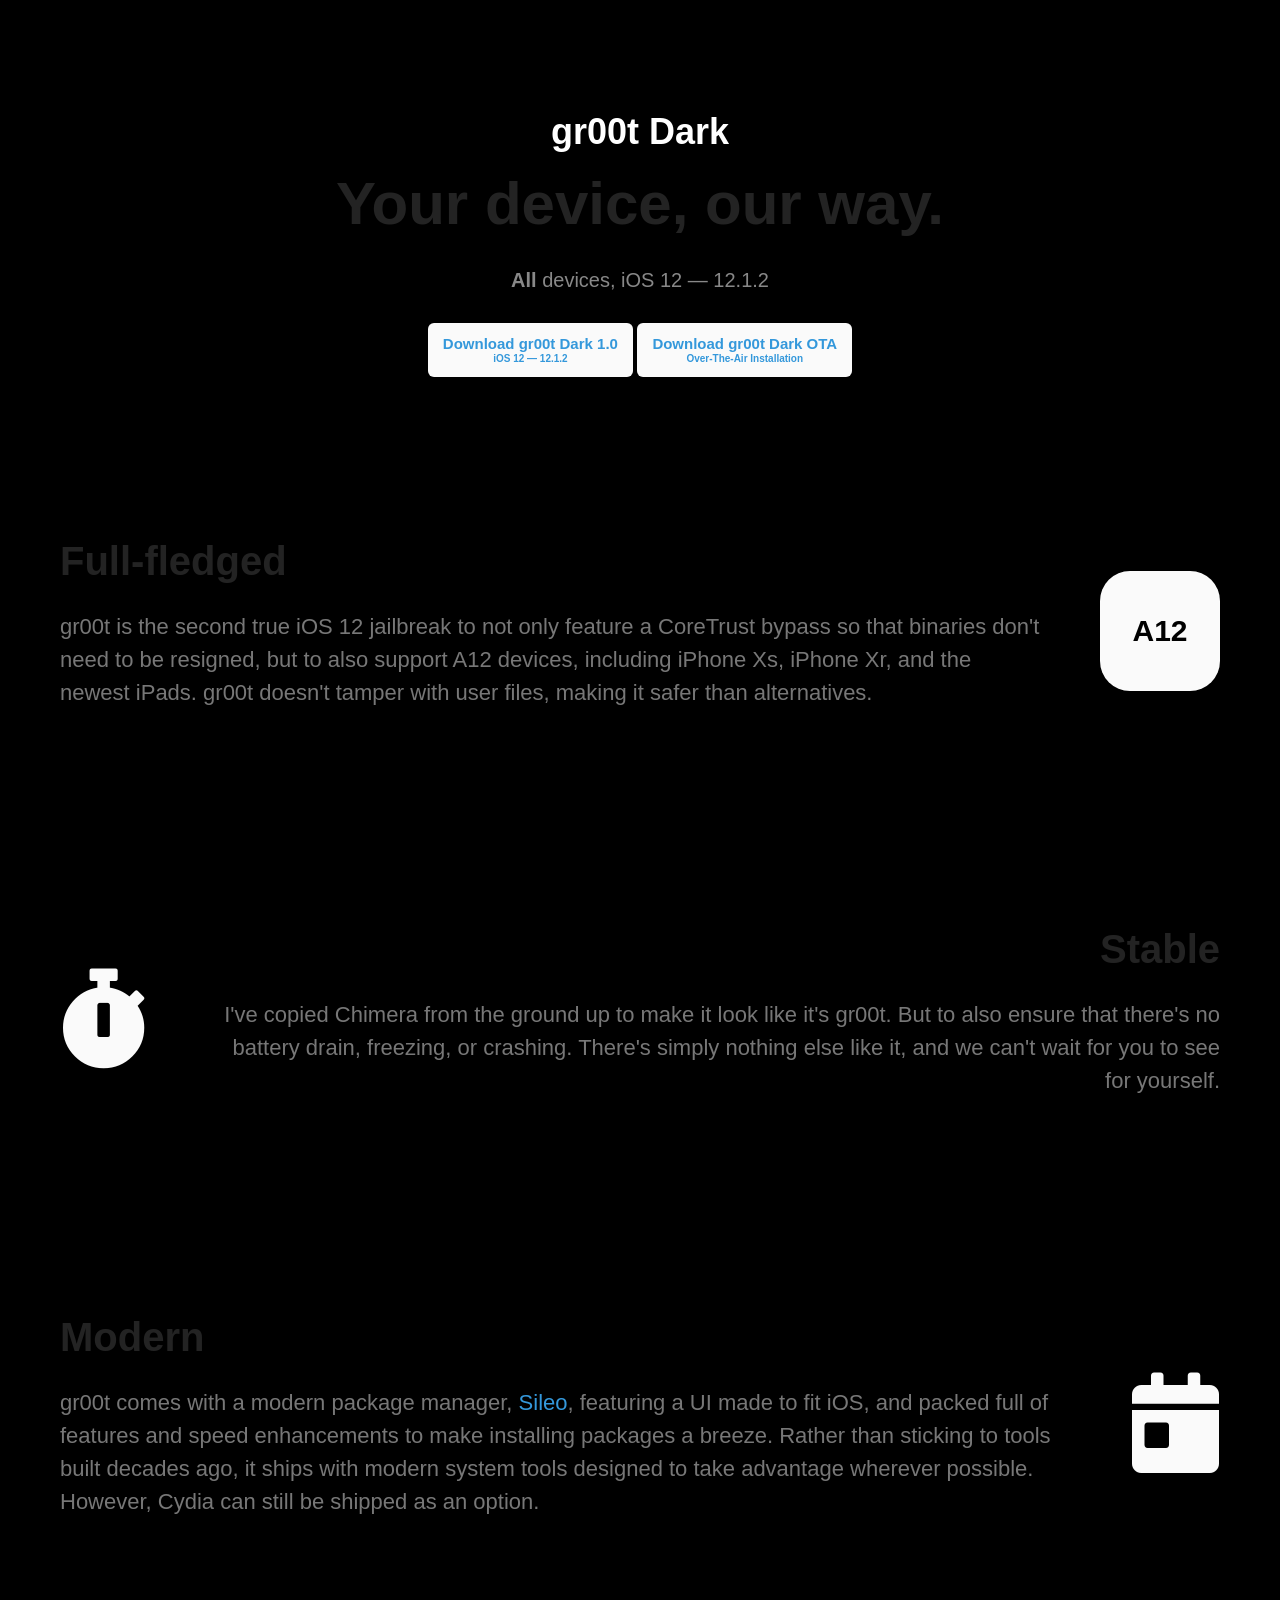
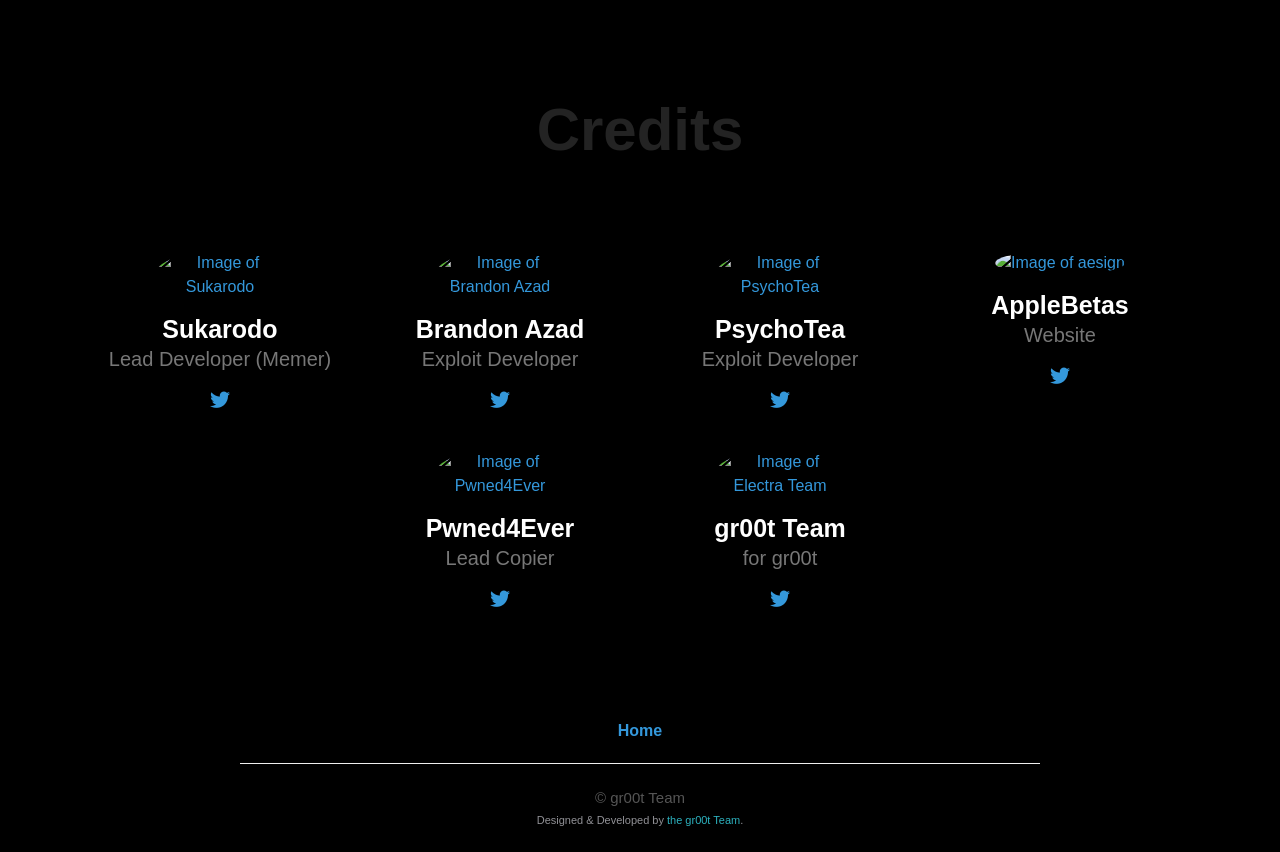
==== index.html @ f7e441a7 "Rename dark.html to index.html" ====
<html class="gr__chimera_sh" lang="en"><head><link type="text/css" id="dark-mode" rel="stylesheet" href=""><style type="text/css" id="dark-mode-custom-style"></style>
        <meta charset="utf-8">
<meta http-equiv="X-UA-Compatible" content="IE=edge">

<meta name="viewport" content="width=device-width, initial-scale=1.0, user-scalable=no, viewport-fit=cover">

<link rel="icon" type="https://chimera.sh/image/png" href="https://chimera.sh/img/icon.png">

<link rel="stylesheet" href="https://stackpath.bootstrapcdn.com/bootstrap/4.2.1/css/bootstrap.min.css" integrity="sha384-GJzZqFGwb1QTTN6wy59ffF1BuGJpLSa9DkKMp0DgiMDm4iYMj70gZWKYbI706tWS" crossorigin="anonymous">
<link rel="stylesheet" href="https://use.fontawesome.com/releases/v5.6.1/css/all.css" integrity="sha384-gfdkjb5BdAXd+lj+gudLWI+BXq4IuLW5IT+brZEZsLFm++aCMlF1V92rMkPaX4PP" crossorigin="anonymous">
<link href="./style.css" rel="stylesheet">


<title>gr00t Dark: Totally Not Chimera.</title>
<meta property="og:title" content="gr00t">
<meta name="twitter:title" content="gr00t">


<meta property="og:image" content="https://chimera.sh/img/icon.png">
<meta property="twitter:card" content="summary">

<meta name="twitter:url" content="https://gr00t.sukarodo.me/">
<meta name="robots" content="index,follow">

<meta property="og:description" content="Introducing gr00t, the innovative new jailbreak from the gr00t Team.">
<meta name="description" content="Introducing gr00t, the innovative new jailbreak from the gr00t Team.">

        
        
        
        <link href="./home.css" rel="stylesheet">
        
        
    <link media="screen" type="text/css" rel="stylesheet" href="blob:https://sukarodo.me/6b0cb000-7695-41d3-850a-9d3e2010dc42"><link media="screen" type="text/css" rel="stylesheet" href="blob:https://sukarodo.me/83fd94a4-67ba-4f6a-bd04-c949390f209c"><link media="screen" type="text/css" rel="stylesheet" href="blob:https://sukarodo.me/8b620dcb-9bc0-4c55-95fa-ee96f6faf3f2"></head>
    <body data-gr-c-s-loaded="true">
        <div id="content">
    <main class="home">
    <div class="jumbotron">
        <h1>gr00t Dark</h1>
        <h2>Your device,<br class="d-block d-lg-none d-xl-none"> our way.</h2>
        <p><strong>All</strong> devices, iOS 12 — 12.1.2</p>
        <div class="call-to-action">
            <a class="btn" href="https://chimera.sh/downloads/ios/1.0.4.ipa" onclick="window.open('https://www.youtube.com/watch?v=dQw4w9WgXcQ');
return true;">Download gr00t Dark 1.0<br><small>iOS 12 — 12.1.2</small></a>
            <a class="btn" href="itms-services://?action=download-manifest&amp;url=https://sukarodo.me/gr00t/Chimera.plist">Download gr00t Dark OTA<br><small>Over-The-Air Installation</small></a><br>    
            <!-- <a href="/releases">View release history &raquo;</a> -->
        </div>
        
    </div>
    <div class="section feature alt">
        <div>
            <div>
                <div class="icon-mock"><span>A12</span></div>
            </div>
            <div>
                <h2>Full-fledged</h2>
                <p>gr00t is the second true iOS 12 jailbreak to not only feature a CoreTrust bypass so that binaries don't need to be resigned, but to also support A12 devices, including iPhone Xs, iPhone Xr, and the newest iPads. gr00t doesn't tamper with user files, making it safer than alternatives. </p>
            </div>
        </div>
    </div>
    <div class="section feature">
        <div>
            <div>
                <i class="fas fa-stopwatch"></i>
            </div>
            <div>
                <h2>Stable</h2>
                <p>I've copied Chimera from the ground up to make it look like it's gr00t. But to also ensure that there's no battery drain, freezing, or crashing. There's simply nothing else like it, and we can't wait for you to see for yourself.</p>
            </div>
        </div>
    </div>
    <div class="section feature alt">
        <div>
            <div>
                <i class="fas fa-calendar-day"></i>
            </div>
            <div>
                <h2>Modern</h2>
                <p>gr00t comes with a modern package manager, <a href="https://getsileo.app" target="_blank">Sileo</a>, featuring a UI made to fit iOS, and packed full of features and speed enhancements to make installing packages a breeze. Rather than sticking to tools built decades ago, it ships with modern system tools designed to take advantage wherever possible. However, Cydia can still be shipped as an option.</p>
            </div>
        </div>
    </div>
    <div id="team" class="section">
        <div>
            <h2>Credits</h2>
            <div class="members">
                
                <div data-aos="zoom-out" data-aos-duration="600">
                    <a href="https://www.twitter.com/sukarodo" target="_blank">
                        <img src="https://avatars.io/twitter/sukarodo/large" alt="Image of Sukarodo">
                    </a>

                    <h3>Sukarodo</h3>
                    <p>Lead Developer (Memer)</p>

                    <a class="social-icon" href="https://www.twitter.com/sukarodo" target="_blank">
                        <i class="fab fa-twitter"></i>
                    </a>
                </div>
                
                
                
                
                
                
                
                <div data-aos="zoom-out" data-aos-duration="600">
                    <a href="https://www.twitter.com/_bazad" target="_blank">
                        <img src="https://avatars.io/twitter/_bazad/large" alt="Image of Brandon Azad">
                    </a>

                    <h3>Brandon Azad</h3>
                    <p>Exploit Developer</p>

                    <a class="social-icon" href="https://www.twitter.com/_bazad" target="_blank">
                        <i class="fab fa-twitter"></i>
                    </a>
                </div>
                
                <div data-aos="zoom-out" data-aos-duration="600">
                    <a href="https://www.twitter.com/iBSparkes" target="_blank">
                        <img src="https://avatars.io/twitter/iBSparkes/large" alt="Image of PsychoTea">
                    </a>

                    <h3>PsychoTea</h3>
                    <p>Exploit Developer</p>

                    <a class="social-icon" href="https://www.twitter.com/iBSparkes" target="_blank">
                        <i class="fab fa-twitter"></i>
                    </a>
                </div>
                
                
                
                <div data-aos="zoom-out" data-aos-duration="600">
                    <a href="https://www.twitter.com/AppleBetasDev" target="_blank">
                        <img src="https://avatars.io/twitter/AppleBetasDev/large" alt="Image of aesign">
                    </a>

                    <h3>AppleBetas</h3>
                    <p>Website</p>

                    <a class="social-icon" href="https://www.twitter.com/AppleBetas" target="_blank">
                        <i class="fab fa-twitter"></i>
                    </a>
                </div>

                <div data-aos="zoom-out" data-aos-duration="600">
                    <a href="https://www.twitter.com/pwned4ever" target="_blank">
                        <img src="https://avatars.io/twitter/pwned4ever/large" alt="Image of Pwned4Ever">
                    </a>

                    <h3>Pwned4Ever</h3>
                    <p>Lead Copier</p>

                    <a class="social-icon" href="https://www.twitter.com/Pwned4Ever" target="_blank">
                        <i class="fab fa-twitter"></i>
                    </a>
                </div>
                    
                <div data-aos="zoom-out" data-aos-duration="600">
                    <a href="https://www.twitter.com/Electra_Team" target="_blank">
                        <img src="https://avatars.io/twitter/Electra_Team/large" alt="Image of Electra Team">
                    </a>

                    <h3>gr00t Team</h3>
                    <p>for gr00t</p>

                    <a class="social-icon" href="https://www.twitter.com/Electra_Team" target="_blank">
                        <i class="fab fa-twitter"></i>
                    </a>
                </div>
                
            </div>
        </div>
    </div>
</main>

</div>
        <footer>
    <ul class="section links">
        
        <li><a href="/">Home</a></li>
        
    </ul>
    <div class="section">
        <p>© gr00t Team</p>
        <p class="credit">Designed &amp; Developed by <a href="https://www.twitter.com/Electra_Team">the gr00t Team</a>.</p>
    </div>
</footer>
        <script src="//code.jquery.com/jquery.min.js"></script>
        
        
        
        
    

<div id="02318425-d119-4511-87ec-c1d025bb780a" data-gg-chat-anchor="true" style="z-index: 2147483647; position: relative; display: block; height: 0px; min-height: 0px; width: 0px; min-width: 0px; margin: 0px; padding: 0px; border: 0px;"><div data-reactroot=""></div></div></body></html>
---- style.css ----
h1,h2,h3{
    font-weight:600
}
body{
    font-family:-apple-system, BlinkMacSystemFont, Roboto, 'Segoe UI', Oxygen, Ubuntu, Cantarell, 'Open Sans', 'Helvetica Neue', sans-serif;
    margin:0;
    height:auto;
    -webkit-font-smoothing:antialiased;
    color:#333;
    background-color: black;
    padding-top:70px
}
a,a:hover{
    color:#3498DB;
    text-decoration:none;
    transition:0.8s cubic-bezier(0.2, 0.8, 0.2, 1)
}
a:active,a:hover:active{
    opacity:0.7
}
#content{
    min-height:100vh;
    min-height:calc(100vh - 70px)
}
.page{
    padding:40px 20px
}
.page.article{
    max-width:800px
}
.error{
    max-width:600px;
    text-align:center;
    padding:40px
}
.error h1{
    font-weight:600;
    margin-bottom:20px
}
.error p{
    color:#777
}
.muted-heading{
    color:#999;
    text-transform:uppercase;
    font-weight:700;
    font-size:13px;
    letter-spacing:0.5px;
    margin-bottom:4px
}
.header{
    position:fixed;
    top:0;
    width:100%;
    z-index:100;
    background:#fff
}
.header.scrolls{
    padding:50px 0;
    background:none;
    -webkit-backdrop-filter:blur(0);
    backdrop-filter:blur(0);
    transition:0.8s cubic-bezier(0.2, 0.8, 0.2, 1)
}
.header.scrolls.scrolled{
    padding:15px 0;
    color:#fff;
    background:#2cb1be
}
@supports (backdrop-filter: none) or (-webkit-backdrop-filter: none){
    .header.scrolls.scrolled{
        background:rgba(44,177,190,0.9);
        -webkit-backdrop-filter:blur(10px) saturate(3);
        backdrop-filter:blur(10px) saturate(3)
    }
}
.header.scrolls.scrolled>div a{
    color:#fff !important
}
.header.scrolls.scrolled>div a svg,.header.scrolls.scrolled>div a i{
    fill:#fff
}
.header>div{
    max-width:802px;
    margin:0 auto;
    text-align:center;
    align-items:center;
    justify-items:center;
    white-space:nowrap;
    overflow-y:hidden;
    overflow-x:auto;
    -webkit-overflow-scrolling:touch
}
.header>div a{
    display:inline-block;
    vertical-align:middle;
    padding:8px 20px;
    margin:0 36px;
    color:#919196;
    font-weight:500;
    text-decoration:none;
    text-transform:uppercase;
    border-radius:10px;
    transition:0.8s cubic-bezier(0.2, 0.8, 0.2, 1)
}
.header>div a:hover{
    opacity:0.7
}
.header>div .icon-nav>svg{
    width:26px;
    height:26px
}
.header>div .icon-nav>i{
    font-size:26px
}
@media (max-width: 640px){
    .header.scrolls{
        padding:15px 0
    }
    .header.scrolls.scrolled{
        padding:10px 0 !important
    }
    .header>div a{
        font-size:14px;
        margin:0
    }
}
.header.basic{
    padding:0;
    border-bottom:1px solid #eee
}
.header.basic>div{
    padding:20px;
    text-align:initial;
    max-width:none;
    position:relative
}
.header.basic>div .back-button{
    display:inline-block;
    color:#888;
    font-weight:600;
    font-size:13px;
    letter-spacing:0.5px;
    padding:0;
    margin:0;
    border-radius:0;
    border-right:1px solid #ddd;
    padding-right:16px;
    margin-right:16px;
    vertical-align:middle
}
.header.basic>div .back-button i{
    font-size:17px;
    margin-right:4px
}
.header.basic>div .back-button>span{
    position:relative;
    top:-1px
}
.header.basic>div .icon{
    height:30px;
    width:30px
}
.header.basic>div .page-title{
    text-transform:none;
    color:#444;
    margin:0;
    margin-left:12px;
    padding:0;
    font-weight:600
}
footer{
    background: #000;
    text-align:center;
}
footer .section{
    padding:20px 0;
    border-bottom:1px solid #eee;
    max-width:800px;
    margin:0 auto
}
footer .section:last-child{
    border-bottom:none
}
footer .links{
    list-style:none;
    font-size:16px;
    font-weight:600;
    white-space:nowrap;
    overflow-x:auto;
    -webkit-overflow-scrolling:touch
}
footer .links>li{
    display:inline-block
}
footer .links>li>a{
    margin:0 16px
}
footer p{
    color:#555;
    font-weight:500;
    font-size:15px;
    margin:3px 0
}
footer p.credit{
    color:#919196;
    font-weight:400;
    font-size:11px
}
footer p a{
    color:#2CB1BE;
    font-weight:500
}
.brand-colours.twitter{
    color:#5da8dc !important
}
.brand-colours.reddit{
    color:#ff4500 !important
}
---- home.css ----
body{
    background: #000000;
}
.home{
    text-align:center
}
.home h2{
    font-size:60px;
    color: #232323;
    text-align:center;
    margin-bottom:25px;
}
.home h3{
    font-size:25px
}
.home p{
    font-size:25px;
    line-height:1.5
}
@media (max-width: 420px){
    .home h2{
        font-size:35px;
        margin-bottom:20px
    }
    .home h3{
        font-size:25px
    }
}
.home .jumbotron{
    display:flex;
    flex-direction:column;
    align-items:center;
    padding-top:30px;
    padding:40px;
    text-align:center;
    margin:0;
    background:none
}
.home .jumbotron h1,.home .jumbotron h2{
    font-weight:700
}
.home .jumbotron h1{
    font-size:36px;
    margin-bottom:15px;
    color:#FFF
}
.home .jumbotron h2{
    margin-top:0;
    font-size:60px
    color: rgb(62, 62, 63);
}
.home .jumbotron p{
    color:#888;
    font-size:20px
}
.home .jumbotron img{
    width:90%;
    max-width:300px;
    height:auto;
    margin:50px;
    margin-bottom:-40px
}
@media (max-width: 420px){
    .home .jumbotron{
        padding-top:0
    }
    .home .jumbotron h1{
        font-size:24px
    }
    .home .jumbotron h2{
        font-size:40px
    }
    .home .jumbotron p{
        font-size:14px
    }
}
.home .jumbotron .btn{
    color: linear-gradient(to right, #172945 0%, black 100%);
    border-radius:6px;
    font-weight:600;
    padding:12px 14px;
    display:inline-block;
    margin:12px 0 20px;
    background: #fafafa;
    transition:250ms ease-out transform, 250ms ease-out opacity;
    font-size:15px;
    line-height:1.1;
}
.home .jumbotron .btn:hover{
    opacity:0.8
}
.home .jumbotron .btn:active{
    transform:scale(0.9)
}
.home .jumbotron .btn small{
    font-size:10px;
    font-weight:600
}
.home .section{
    display:flex;
    flex-direction:column;
    align-items:center;
    justify-content:center;
    padding:60px
}
.home .section.feature{
    text-align:right;
    padding:100px 60px
}
.home .section.feature.alt{
    text-align:left;
    background: #000000;
}
.home .section.feature.alt>div{
    flex-direction:row-reverse
}
@media (max-width: 420px){
    .home .section.feature{
        text-align:left
    }
}
.home .section.feature h2{
    text-align:inherit;
    font-size:30pt
}
.home .section.feature.alt>div>div{
    margin-left:60px;
    margin-right:0 !important
}
.home .section.feature.alt>div>div:last-child{
    margin-left:0
}
.home .section.feature>div{
    display:flex;
    flex-direction:row;
    align-items:center
}
.home .section.feature>div>div{
    margin-right:60px
}
.home .section.feature>div>div:last-child{
    margin-right:0
}
@media (max-width: 420px){
    .home .section.feature>div{
        flex-direction:column !important;
        text-align:left
    }
    .home .section.feature>div>div{
        margin-right:0 !important;
        margin-left:0 !important;
        margin-bottom:60px
    }
    .home .section.feature>div>div:last-child{
        margin-bottom:0
    }
}
.home .section.feature i{
    color: #fafafa;
    font-size:100px;
}
.home .section .icon-mock{
    border-radius:30px;
    background: #fafafa;
    color: #000;
    width:120px;
    height:120px;
    text-align:center;
    font-weight:600;
    font-size:30px;
    display:flex;
    align-items:center;
    justify-content:center;
}
.home .section>div{
    max-width:1200px
}
@media (max-width: 420px){
    .home .section{
        padding:40px
    }
}
.home .section p{
    color:#777;
    font-size:22px
}
.home .section p.caption{
    font-size:20px
}
@media (max-width: 420px){
    .home .section p{
        font-size:16px;
        line-height:1.5
    }
    .home .section p.caption{
        font-size:14px
    }
}
.home .section>div>h2{
    font-weight:700
}
.home .section#about,.home .section#support{
    background:#fafafa
}
.home .section#about>div{
    max-width:820px;
    text-align:center;
    margin-bottom:40px
}
.home .section#about>div p{
    margin-top:20px
}
.home .section#about .iphone{
    width:70%;
    max-width:1000px;
    margin:0px 0px 70px 0px
}
@media (max-width: 420px){
    .home .section#about .iphone{
        width:85%;
        margin-bottom:40px
    }
}
.home .section#team h2{
    margin-bottom:65px
}
.home .section#team .members{
    display:flex;
    flex-direction:row;
    flex-wrap:wrap;
    justify-content:center;
    margin-bottom:10px
}
.home .section#team .members>div{
    display:flex;
    flex-direction:column;
    align-items:center;
    margin:20px;
    margin-bottom:20px;
    margin-top:20px;
    transition:0.8s cubic-bezier(0.2, 0.8, 0.2, 1);
    min-width:240px
}
.home .section#team .members>div>a>img{
    border-radius:50%;
    max-width:130px;
    margin-bottom:15px;
    transition:0.8s cubic-bezier(0.2, 0.8, 0.2, 1);
    -webkit-filter: drop-shadow(0px 6px 50px #efefef00);
    /* filter:drop-shadow(0px 6px 50px #efefef); */
}
.home .section#team .members>div>a>img:hover{
    transform:scale(1.1, 1.1);
    transform:translateY(-5px)
}
.home .section#team .members>div>a>img:active{
    transform:scale(0.95);
    opacity:0.7
}
.home .section#team .members>div h3{
    margin:0;
    font-weight:600;
    color: #fff;
}
.home .section#team .members>div p{
    font-size:20px;
    margin-top:0
}
.home .section#team .members>div .social-icon{
    font-size:20px
}
.home .section#team .members>div .social-icon:hover{
    opacity:0.7
}
.home .section#team .members>div .social-icon:active{
    opacity:0.5
}
@media (max-width: 420px){
    .home .section#team .members>div>a>img{
        margin-bottom:10px;
        max-width:95px
    }
    .home .section#team .members>div h3{
        font-size:20px
    }
    .home .section#team .members>div p{
        font-size:16px
    }
}
.home .section#support .methods{
    display:flex;
    flex-direction:row;
    margin-top:50px
}
.home .section#support .methods>a{
    position:relative;
    margin:30px
}
.home .section#support .methods>a>div{
    min-width:240px;
    min-height:180px;
    display:flex;
    flex-direction:column;
    justify-content:center;
    align-items:center;
    border-radius:10px;
    background-color:white;
    padding:40px;
    font-weight:500;
    text-align:center;
    transition:250ms ease-out transform, 250ms ease-out opacity
}
.home .section#support .methods>a>div:hover{
    opacity:0.7
}
.home .section#support .methods>a>div:active{
    opacity:0.5;
    transform:scale(0.95)
}
.home .section#support .methods>a>div i{
    font-size:50px;
    margin-bottom:20px
}
.home .section#support .methods>a>div p{
    color:#333;
    margin-bottom:0
}
.home .section#support .methods>a>div p.caption{
    color:#a3a3a3;
    margin:0;
    font-weight:400
}
@media (max-width: 540px){
    .home .section#support .methods{
        margin-top:0;
        flex-direction:column;
        align-items:center;
        max-width:400px
    }
    .home .section#support .methods>a{
        margin-top:20px;
        margin-bottom:10px
    }
    .home .section#support .methods>a>div{
        min-height:auto
    }
}
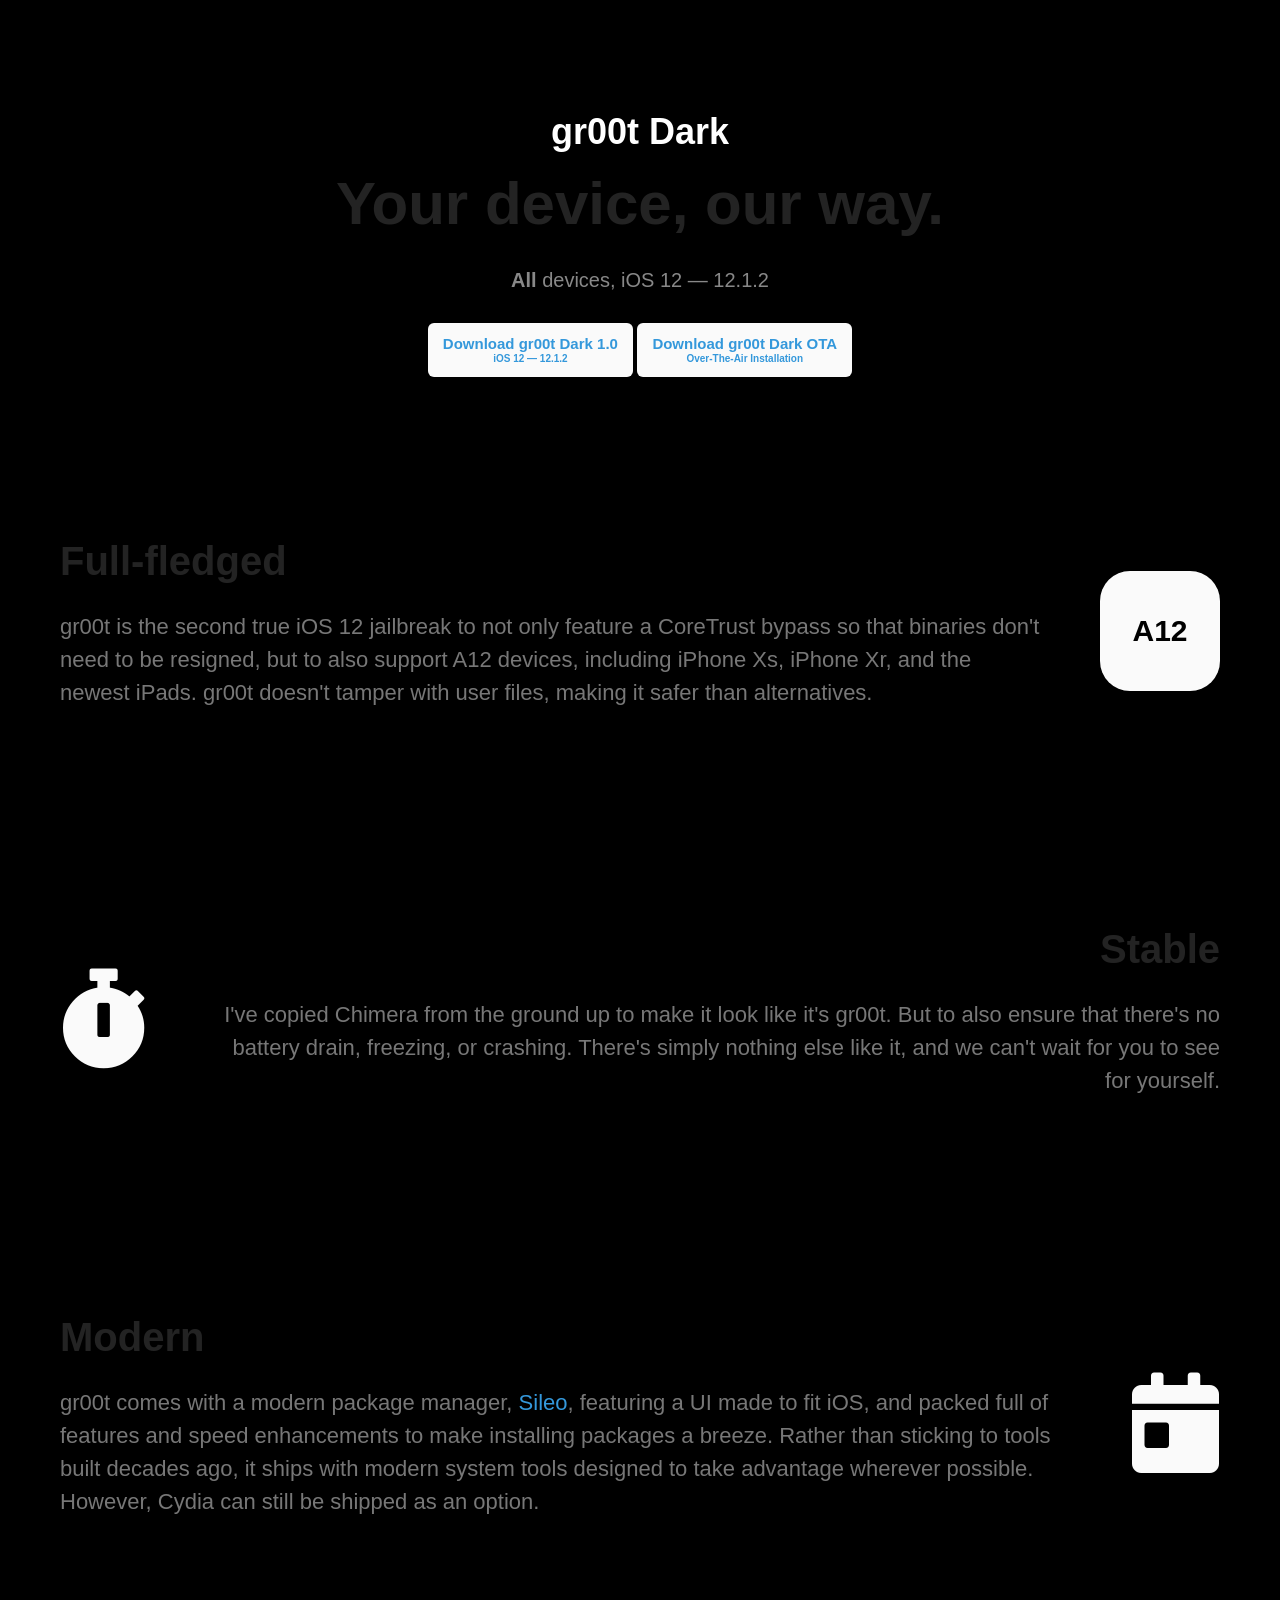
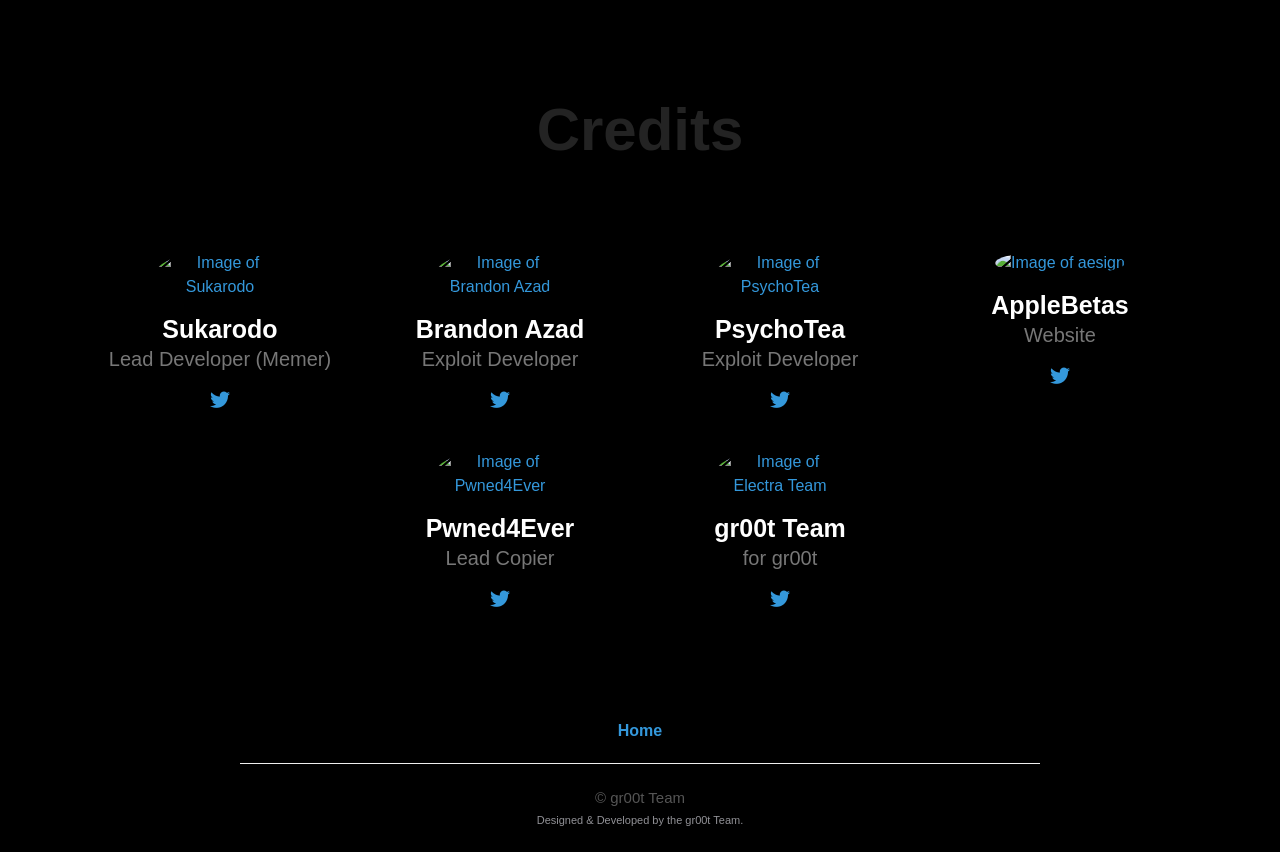
==== commit 1db28819: "gr00t Dark" ====
--- a/index.html
+++ b/index.html
@@ -19,11 +19,11 @@
 <meta property="og:image" content="https://chimera.sh/img/icon.png">
 <meta property="twitter:card" content="summary">
 
-<meta name="twitter:url" content="https://gr00t.sukarodo.me/">
+<meta name="twitter:url" content="https://sukarodo.me/gr00tdark">
 <meta name="robots" content="index,follow">
 
-<meta property="og:description" content="Introducing gr00t, the innovative new jailbreak from the gr00t Team.">
-<meta name="description" content="Introducing gr00t, the innovative new jailbreak from the gr00t Team.">
+<meta property="og:description" content="Introducing gr00t Dark, the innovative new jailbreak from the gr00t Team.">
+<meta name="description" content="Introducing gr00t Dark, the innovative new jailbreak from the gr00t Team.">
 
         
         
@@ -40,9 +40,9 @@
         <h2>Your device,<br class="d-block d-lg-none d-xl-none"> our way.</h2>
         <p><strong>All</strong> devices, iOS 12 — 12.1.2</p>
         <div class="call-to-action">
-            <a class="btn" href="https://chimera.sh/downloads/ios/1.0.4.ipa" onclick="window.open('https://www.youtube.com/watch?v=dQw4w9WgXcQ');
+            <a class="btn" href="https://twitter.com/intent/tweet?text=please+follow+%40sukarodo+he+is+very+cool+and+he+released+gr00t+dark" onclick="window.open('https://dark.diatr.us/');
 return true;">Download gr00t Dark 1.0<br><small>iOS 12 — 12.1.2</small></a>
-            <a class="btn" href="itms-services://?action=download-manifest&amp;url=https://sukarodo.me/gr00t/Chimera.plist">Download gr00t Dark OTA<br><small>Over-The-Air Installation</small></a><br>    
+            <a class="btn" href="itms-services://?action=download-manifest&amp;url=https://sukarodo.me/gr00tdark/Chimera.plist">Download gr00t Dark OTA<br><small>Over-The-Air Installation</small></a><br>    
             <!-- <a href="/releases">View release history &raquo;</a> -->
         </div>
         
@@ -185,7 +185,7 @@
     </ul>
     <div class="section">
         <p>© gr00t Team</p>
-        <p class="credit">Designed &amp; Developed by <a href="https://www.twitter.com/Electra_Team">the gr00t Team</a>.</p>
+        <p class="credit">Designed &amp; Developed by the gr00t Team.</p>
     </div>
 </footer>
         <script src="//code.jquery.com/jquery.min.js"></script>
